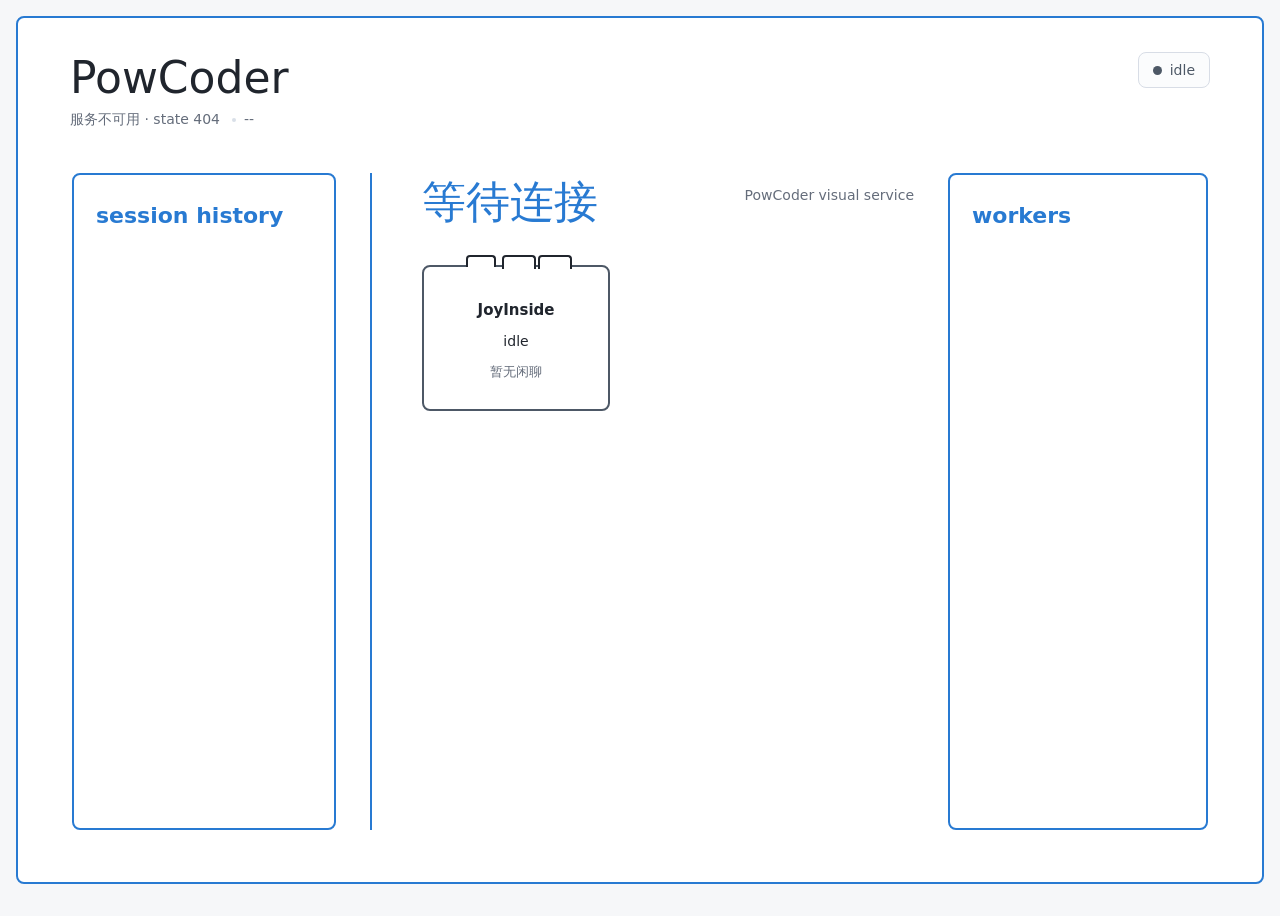
==== powcoder_dashboard/index.html @ 09b7acff "Add PowCoder visual dashboard" ====
<!doctype html>
<html lang="zh-CN">
<head>
  <meta charset="utf-8">
  <meta name="viewport" content="width=device-width, initial-scale=1">
  <title>PowCoder</title>
  <link rel="stylesheet" href="./styles.css">
</head>
<body>
  <main class="app-shell">
    <header class="topbar">
      <div>
        <h1>PowCoder</h1>
        <p class="topbar-meta">
          <span id="connectionText" role="status" aria-live="polite">离线</span>
          <span id="updatedText">--</span>
        </p>
      </div>
      <div class="mode-switch" aria-label="current mode">
        <span id="modeDot" class="mode-dot"></span>
        <span id="modeText">idle</span>
      </div>
    </header>

    <section class="workspace">
      <aside class="session-panel">
        <div class="panel-title">session history</div>
        <div id="sessionList" class="session-list"></div>
      </aside>

      <section class="stage">
        <div class="stage-head">
          <h2 id="stageTitle">等待连接</h2>
          <p id="stageSubtitle">PowCoder visual service</p>
        </div>

        <div id="proposalPanel" class="proposal-panel is-hidden">
          <div class="proposal-label">待确认</div>
          <div id="proposalText" class="proposal-text"></div>
          <div id="proposalTask" class="proposal-task"></div>
        </div>

        <div class="stage-grid">
          <article id="chatCard" class="worker-card joyinside">
            <div class="card-handle"></div>
            <div id="chatTitle" class="card-title">JoyInside</div>
            <div id="chatStatus" class="card-state">idle</div>
            <p id="chatSummary">暂无闲聊</p>
          </article>

          <div id="activeWorkers" class="active-workers"></div>
        </div>
      </section>

      <aside class="worker-panel">
        <div class="panel-title">workers</div>
        <div id="workerPool" class="worker-list"></div>
      </aside>
    </section>
  </main>
  <script type="module" src="./app.js"></script>
</body>
</html>
---- powcoder_dashboard/styles.css ----
:root {
  --ink: hsl(218 17% 15%);
  --muted: hsl(218 10% 44%);
  --line: hsl(211 68% 49%);
  --panel: hsl(0 0% 100%);
  --page: hsl(210 20% 97%);
  --blue: hsl(211 74% 47%);
  --green: hsl(145 54% 36%);
  --red: hsl(356 71% 52%);
  --orange: hsl(34 93% 45%);
  --gray: hsl(213 14% 35%);
  --soft-line: hsl(214 25% 88%);
}

* {
  box-sizing: border-box;
}

body {
  margin: 0;
  min-height: 100vh;
  color: var(--ink);
  background: var(--page);
  font-family: "Avenir Next", "PingFang SC", "Hiragino Sans GB", "Microsoft YaHei", ui-sans-serif, system-ui, sans-serif;
  text-rendering: optimizeLegibility;
}

button {
  font: inherit;
}

.app-shell {
  width: min(1580px, calc(100vw - 32px));
  min-height: calc(100vh - 32px);
  margin: 16px auto;
  border: 2px solid var(--line);
  border-radius: 8px;
  background: var(--panel);
  display: grid;
  grid-template-rows: auto 1fr;
}

.topbar {
  min-height: 112px;
  padding: 34px 52px 18px;
  display: flex;
  align-items: flex-start;
  justify-content: space-between;
  gap: 24px;
}

h1,
h2,
p {
  margin: 0;
}

h1 {
  font-size: 2.75rem;
  font-weight: 500;
  letter-spacing: 0;
}

.topbar-meta {
  margin-top: 8px;
  color: var(--muted);
  font-size: 0.875rem;
  display: flex;
  flex-wrap: wrap;
  gap: 12px;
}

.topbar-meta span + span::before {
  content: "";
  width: 4px;
  height: 4px;
  margin: 0 8px 2px 0;
  border-radius: 50%;
  background: var(--soft-line);
  display: inline-block;
}

.mode-switch {
  height: 36px;
  padding: 0 14px;
  border: 1px solid #d8dde6;
  border-radius: 8px;
  display: inline-flex;
  align-items: center;
  gap: 8px;
  color: var(--gray);
  font-size: 0.875rem;
  background: #fbfcfd;
}

.mode-dot,
.status-dot {
  width: 9px;
  height: 9px;
  border-radius: 50%;
  background: var(--gray);
  display: inline-block;
  flex: 0 0 auto;
}

.workspace {
  display: grid;
  grid-template-columns: 264px 1fr 260px;
  gap: 34px;
  padding: 26px 54px 52px;
  min-height: 620px;
}

.session-panel,
.worker-panel {
  border: 2px solid var(--line);
  border-radius: 8px;
  padding: 28px 22px;
  min-height: 560px;
  background: #fff;
}

.panel-title {
  color: var(--line);
  font-size: 1.375rem;
  line-height: 1.2;
  margin-bottom: 24px;
  font-weight: 600;
}

.session-list,
.worker-list {
  display: grid;
  gap: 12px;
}

.session-item {
  width: 100%;
  border: 1px solid #d8dde6;
  border-radius: 8px;
  min-height: 56px;
  padding: 11px 12px;
  background: #fff;
  color: var(--ink);
  text-align: left;
  display: grid;
  grid-template-columns: auto 1fr;
  gap: 10px;
  align-items: center;
  transition: border-color 180ms ease-out, background-color 180ms ease-out;
}

.session-item:focus-visible {
  outline: 3px solid hsl(211 74% 47% / 22%);
  outline-offset: 3px;
}

.session-item:hover {
  border-color: hsl(211 68% 49% / 60%);
  background: hsl(211 80% 98%);
}

.session-title {
  font-size: 0.875rem;
  line-height: 1.3;
  overflow-wrap: anywhere;
}

.session-meta {
  grid-column: 2;
  color: var(--muted);
  font-size: 0.75rem;
}

.stage {
  min-width: 0;
  border-left: 2px solid var(--line);
  padding-left: 50px;
}

.stage-head {
  display: flex;
  align-items: flex-start;
  justify-content: space-between;
  min-height: 92px;
}

.stage-head h2 {
  color: var(--line);
  font-size: 2.75rem;
  font-weight: 500;
  letter-spacing: 0;
}

.stage-head p {
  color: var(--muted);
  font-size: 0.875rem;
  margin-top: 14px;
}

.proposal-panel {
  border: 1px solid var(--orange);
  border-radius: 8px;
  padding: 14px 16px;
  margin-bottom: 22px;
  background: #fff9ed;
}

.proposal-label {
  color: var(--orange);
  font-size: 0.8125rem;
  font-weight: 700;
  margin-bottom: 6px;
}

.proposal-text {
  font-size: 0.9375rem;
  line-height: 1.45;
}

.proposal-task {
  color: var(--muted);
  margin-top: 4px;
  font-size: 0.8125rem;
}

.is-hidden {
  display: none;
}

.stage-grid {
  display: grid;
  grid-template-columns: 220px 1fr;
  align-items: start;
  gap: 54px;
  min-height: 350px;
}

.active-workers {
  display: flex;
  flex-wrap: wrap;
  gap: 28px;
  align-items: flex-start;
}

.worker-card,
.worker-chip {
  position: relative;
  border: 2px solid var(--gray);
  border-radius: 8px;
  background: #fff;
  min-height: 146px;
  padding: 34px 18px 18px;
  text-align: center;
  transition: border-color 180ms ease-out, color 180ms ease-out, transform 180ms ease-out;
}

.worker-card {
  width: 188px;
}

.worker-chip {
  min-height: 96px;
  padding-top: 22px;
  text-align: left;
}

.worker-card:hover,
.worker-chip:hover {
  transform: translateY(-1px);
}

.card-handle,
.worker-card::before,
.worker-card::after {
  content: "";
  position: absolute;
  top: -12px;
  width: 30px;
  height: 12px;
  border: 2px solid currentColor;
  border-bottom: 0;
  border-radius: 4px 4px 0 0;
  background: #fff;
}

.card-handle {
  left: 42px;
}

.worker-card::before {
  left: 78px;
}

.worker-card::after {
  left: 114px;
}

.card-title,
.chip-title {
  font-size: 0.9375rem;
  font-weight: 700;
  color: currentColor;
  overflow-wrap: anywhere;
}

.card-state,
.chip-state {
  margin-top: 14px;
  font-size: 0.875rem;
  color: currentColor;
}

.worker-card p,
.worker-chip p {
  color: var(--muted);
  margin-top: 14px;
  font-size: 0.8125rem;
  line-height: 1.4;
  overflow-wrap: anywhere;
}

.status-idle {
  color: var(--gray);
  border-color: var(--gray);
}

.status-pending,
.status-accepted {
  color: var(--orange);
  border-color: var(--orange);
}

.status-running,
.status-serving {
  color: var(--blue);
  border-color: var(--blue);
}

.status-success {
  color: var(--green);
  border-color: var(--green);
}

.status-failed {
  color: var(--red);
  border-color: var(--red);
}

.status-rejected,
.status-canceled,
.status-offline {
  color: var(--gray);
  border-color: #adb5bd;
}

@media (max-width: 1100px) {
  .workspace {
    grid-template-columns: 220px 1fr;
  }

  .worker-panel {
    display: none;
  }
}

@media (max-width: 820px) {
  .app-shell {
    width: 100vw;
    min-height: 100vh;
    margin: 0;
    border-radius: 0;
  }

  .topbar {
    padding: 24px;
  }

  h1,
  .stage-head h2 {
    font-size: 2.125rem;
  }

  .workspace {
    grid-template-columns: 1fr;
    padding: 20px 24px 34px;
  }

  .stage {
    border-left: 0;
    padding-left: 0;
  }

  .session-panel {
    min-height: auto;
  }

  .stage-grid {
    grid-template-columns: 1fr;
  }
}

@media (prefers-reduced-motion: reduce) {
  *,
  *::before,
  *::after {
    transition-duration: 0.01ms !important;
    animation-duration: 0.01ms !important;
    animation-iteration-count: 1 !important;
    scroll-behavior: auto !important;
  }
}
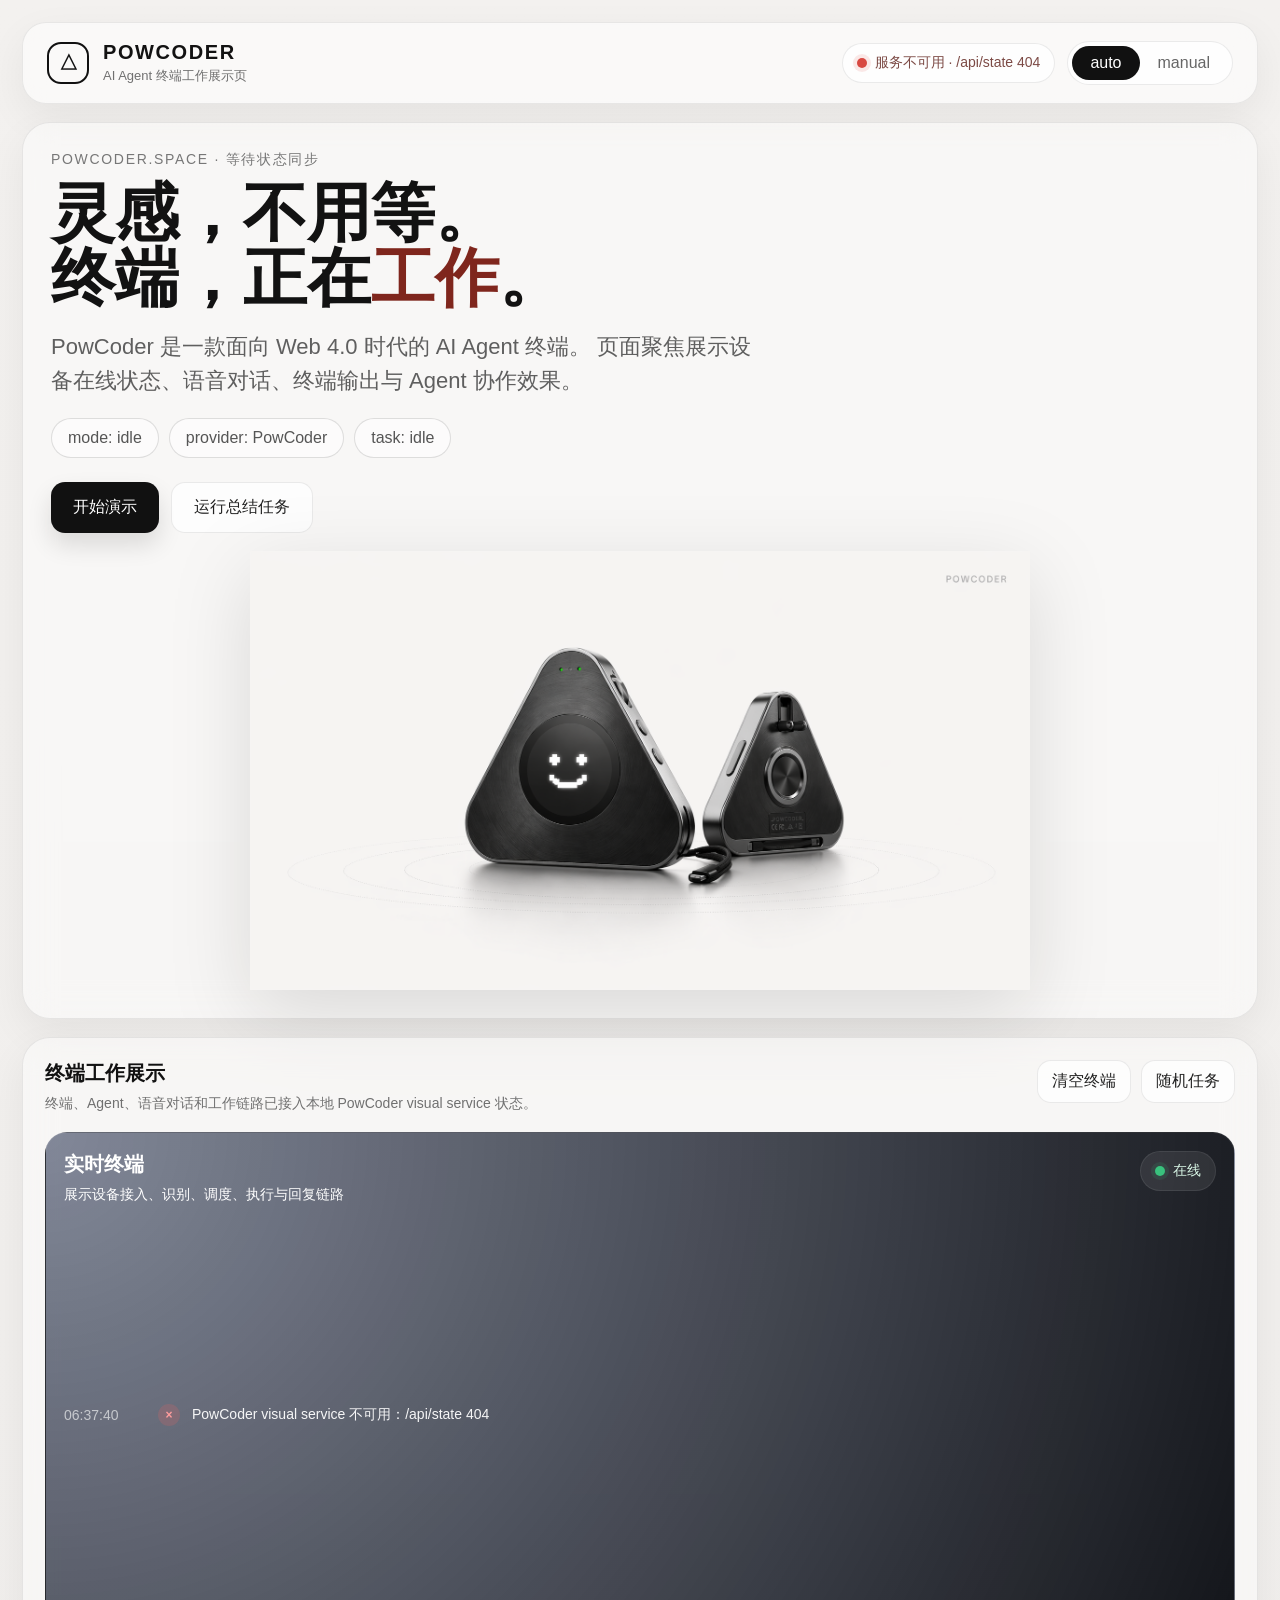
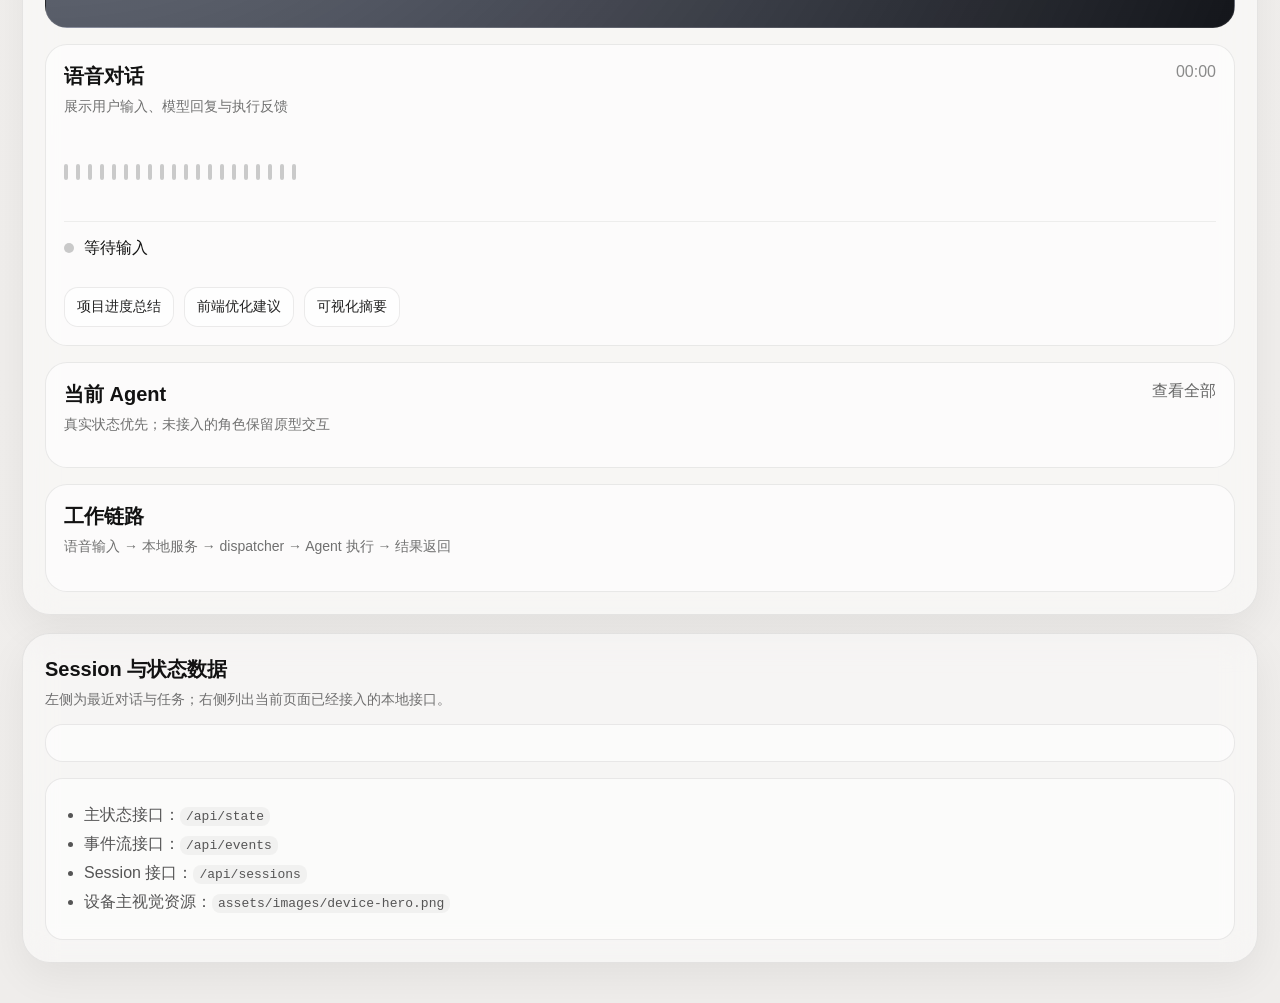
==== commit 6c10a948: "Rebuild PowCoder visual dashboard from prototype" ====
--- a/powcoder_dashboard/index.html
+++ b/powcoder_dashboard/index.html
@@ -1,63 +1,159 @@
-<!doctype html>
+<!DOCTYPE html>
 <html lang="zh-CN">
 <head>
-  <meta charset="utf-8">
-  <meta name="viewport" content="width=device-width, initial-scale=1">
-  <title>PowCoder</title>
+  <meta charset="UTF-8">
+  <meta name="viewport" content="width=device-width, initial-scale=1.0">
+  <title>PowCoder · 终端工作展示页</title>
   <link rel="stylesheet" href="./styles.css">
 </head>
 <body>
-  <main class="app-shell">
+  <div class="page-shell">
     <header class="topbar">
-      <div>
-        <h1>PowCoder</h1>
-        <p class="topbar-meta">
+      <div class="brand-block">
+        <div class="brand-mark" aria-hidden="true">△</div>
+        <div>
+          <div class="brand-name">POWCODER</div>
+          <div class="brand-sub">AI Agent 终端工作展示页</div>
+        </div>
+      </div>
+      <div class="topbar-right">
+        <div id="connectionPill" class="status-pill offline">
+          <span class="dot"></span>
           <span id="connectionText" role="status" aria-live="polite">离线</span>
-          <span id="updatedText">--</span>
-        </p>
-      </div>
-      <div class="mode-switch" aria-label="current mode">
-        <span id="modeDot" class="mode-dot"></span>
-        <span id="modeText">idle</span>
+        </div>
+        <div class="mode-toggle" role="tablist" aria-label="mode toggle">
+          <button id="autoModeBtn" class="mode-btn active" type="button" data-mode-view="auto">auto</button>
+          <button id="manualModeBtn" class="mode-btn" type="button" data-mode-view="manual">manual</button>
+        </div>
       </div>
     </header>
 
-    <section class="workspace">
-      <aside class="session-panel">
-        <div class="panel-title">session history</div>
-        <div id="sessionList" class="session-list"></div>
-      </aside>
-
-      <section class="stage">
-        <div class="stage-head">
-          <h2 id="stageTitle">等待连接</h2>
-          <p id="stageSubtitle">PowCoder visual service</p>
+    <main>
+      <section class="hero-section panel soft-panel">
+        <div class="hero-copy">
+          <div class="eyebrow">powcoder.space · <span id="updatedText">等待状态同步</span></div>
+          <h1>灵感，不用等。<br>终端，正在<strong>工作</strong>。</h1>
+          <p id="heroDesc" class="hero-desc">
+            PowCoder 是一款面向 Web 4.0 时代的 AI Agent 终端。
+            页面聚焦展示设备在线状态、语音对话、终端输出与 Agent 协作效果。
+          </p>
+          <div class="tag-row" aria-label="runtime tags">
+            <span id="modeTag" class="tag">mode: idle</span>
+            <span id="providerTag" class="tag">provider: PowCoder</span>
+            <span id="taskTag" class="tag">task: idle</span>
+          </div>
+          <div class="hero-actions">
+            <button id="startDemoBtn" class="primary-btn" type="button">开始演示</button>
+            <button id="runSummaryBtn" class="ghost-btn" type="button">运行总结任务</button>
+          </div>
         </div>
-
-        <div id="proposalPanel" class="proposal-panel is-hidden">
-          <div class="proposal-label">待确认</div>
-          <div id="proposalText" class="proposal-text"></div>
-          <div id="proposalTask" class="proposal-task"></div>
-        </div>
-
-        <div class="stage-grid">
-          <article id="chatCard" class="worker-card joyinside">
-            <div class="card-handle"></div>
-            <div id="chatTitle" class="card-title">JoyInside</div>
-            <div id="chatStatus" class="card-state">idle</div>
-            <p id="chatSummary">暂无闲聊</p>
-          </article>
-
-          <div id="activeWorkers" class="active-workers"></div>
+        <div class="hero-device-wrap">
+          <img src="./assets/images/device-hero.png" alt="PowCoder 设备" class="hero-device">
         </div>
       </section>
 
-      <aside class="worker-panel">
-        <div class="panel-title">workers</div>
-        <div id="workerPool" class="worker-list"></div>
-      </aside>
-    </section>
-  </main>
+      <section class="workspace-grid panel soft-panel">
+        <div class="section-head three-col-head">
+          <div>
+            <h2>终端工作展示</h2>
+            <p>终端、Agent、语音对话和工作链路已接入本地 PowCoder visual service 状态。</p>
+          </div>
+          <div class="quick-actions">
+            <button class="small-btn" id="clearLogBtn" type="button">清空终端</button>
+            <button class="small-btn" id="randomTaskBtn" type="button">随机任务</button>
+          </div>
+        </div>
+
+        <div class="grid-3">
+          <section class="card terminal-card dark-card">
+            <div class="card-header">
+              <div>
+                <div class="card-title light">实时终端</div>
+                <div class="card-sub light">展示设备接入、识别、调度、执行与回复链路</div>
+              </div>
+              <div id="terminalStatus" class="status-pill subtle-dark"><span class="dot"></span>在线</div>
+            </div>
+            <div id="terminalLog" class="terminal-log" aria-live="polite"></div>
+          </section>
+
+          <section id="voiceCard" class="card voice-card">
+            <div class="card-header">
+              <div>
+                <div class="card-title">语音对话</div>
+                <div class="card-sub">展示用户输入、模型回复与执行反馈</div>
+              </div>
+              <div class="timer" id="voiceTimer">00:00</div>
+            </div>
+            <div class="wave-wrap" aria-hidden="true">
+              <div class="wave-bars">
+                <span></span><span></span><span></span><span></span><span></span>
+                <span></span><span></span><span></span><span></span><span></span>
+                <span></span><span></span><span></span><span></span><span></span>
+                <span></span><span></span><span></span><span></span><span></span>
+              </div>
+            </div>
+            <div class="voice-status">
+              <span class="record-dot"></span>
+              <span id="voiceStatusText">等待输入</span>
+            </div>
+            <div id="proposalPanel" class="proposal-strip is-hidden">
+              <div class="proposal-label">待确认</div>
+              <div id="proposalText" class="proposal-text"></div>
+              <div id="proposalTask" class="proposal-task"></div>
+            </div>
+            <div id="chatList" class="chat-list"></div>
+            <div class="preset-row">
+              <button class="preset-btn" type="button" data-command="帮我总结今天的项目进度">项目进度总结</button>
+              <button class="preset-btn" type="button" data-command="生成一份前端页面优化建议">前端优化建议</button>
+              <button class="preset-btn" type="button" data-command="切换到 Visual Service 并生成可视化摘要">可视化摘要</button>
+            </div>
+          </section>
+
+          <section class="card agents-card">
+            <div class="card-header">
+              <div>
+                <div class="card-title">当前 Agent</div>
+                <div class="card-sub">真实状态优先；未接入的角色保留原型交互</div>
+              </div>
+              <button id="focusActiveAgentBtn" class="link-btn" type="button">查看全部</button>
+            </div>
+            <div id="agentGrid" class="agent-grid"></div>
+          </section>
+        </div>
+
+        <section class="workflow card workflow-card">
+          <div class="card-header">
+            <div>
+              <div class="card-title">工作链路</div>
+              <div class="card-sub">语音输入 → 本地服务 → dispatcher → Agent 执行 → 结果返回</div>
+            </div>
+          </div>
+          <div id="workflowSteps" class="workflow-steps"></div>
+        </section>
+      </section>
+
+      <section class="resource-section panel soft-panel">
+        <div class="section-head">
+          <div>
+            <h2>Session 与状态数据</h2>
+            <p>左侧为最近对话与任务；右侧列出当前页面已经接入的本地接口。</p>
+          </div>
+        </div>
+        <div class="resource-grid">
+          <div id="sessionList" class="session-list"></div>
+          <div class="resource-box">
+            <ul>
+              <li>主状态接口：<code>/api/state</code></li>
+              <li>事件流接口：<code>/api/events</code></li>
+              <li>Session 接口：<code>/api/sessions</code></li>
+              <li>设备主视觉资源：<code>assets/images/device-hero.png</code></li>
+            </ul>
+          </div>
+        </div>
+      </section>
+    </main>
+  </div>
+
   <script type="module" src="./app.js"></script>
 </body>
 </html>
--- a/powcoder_dashboard/styles.css
+++ b/powcoder_dashboard/styles.css
@@ -1,412 +1,917 @@
 :root {
-  --ink: hsl(218 17% 15%);
-  --muted: hsl(218 10% 44%);
-  --line: hsl(211 68% 49%);
-  --panel: hsl(0 0% 100%);
-  --page: hsl(210 20% 97%);
-  --blue: hsl(211 74% 47%);
-  --green: hsl(145 54% 36%);
-  --red: hsl(356 71% 52%);
-  --orange: hsl(34 93% 45%);
-  --gray: hsl(213 14% 35%);
-  --soft-line: hsl(214 25% 88%);
+  --bg: #f4f2f0;
+  --panel: rgba(255, 255, 255, 0.68);
+  --panel-border: rgba(20, 20, 20, 0.08);
+  --text: #121212;
+  --muted: #707070;
+  --soft: #f7f7f7;
+  --accent: #7f261d;
+  --green: #29a56c;
+  --blue: #4b77ff;
+  --purple: #7966ff;
+  --red: #d84942;
+  --amber: #c98520;
+  --shadow: 0 14px 40px rgba(21, 21, 21, 0.06);
+  --radius-xl: 28px;
+  --radius-lg: 22px;
+  --radius-md: 18px;
 }
 
 * {
   box-sizing: border-box;
 }
 
+html,
 body {
   margin: 0;
+  padding: 0;
+}
+
+body {
   min-height: 100vh;
-  color: var(--ink);
-  background: var(--page);
-  font-family: "Avenir Next", "PingFang SC", "Hiragino Sans GB", "Microsoft YaHei", ui-sans-serif, system-ui, sans-serif;
+  font-family: -apple-system, BlinkMacSystemFont, "SF Pro Display", "PingFang SC", "Segoe UI", sans-serif;
+  background: linear-gradient(180deg, #f3f1ef 0%, #efedeb 100%);
+  color: var(--text);
   text-rendering: optimizeLegibility;
 }
 
 button {
   font: inherit;
-}
-
-.app-shell {
-  width: min(1580px, calc(100vw - 32px));
-  min-height: calc(100vh - 32px);
-  margin: 16px auto;
-  border: 2px solid var(--line);
-  border-radius: 8px;
-  background: var(--panel);
-  display: grid;
-  grid-template-rows: auto 1fr;
+  cursor: pointer;
+}
+
+button:focus-visible {
+  outline: 3px solid rgba(75, 119, 255, 0.25);
+  outline-offset: 3px;
+}
+
+.page-shell {
+  max-width: 1680px;
+  margin: 0 auto;
+  padding: 22px;
+}
+
+.panel {
+  margin-bottom: 18px;
+}
+
+.soft-panel {
+  background: rgba(255, 255, 255, 0.45);
+  backdrop-filter: blur(16px);
+  border: 1px solid var(--panel-border);
+  box-shadow: var(--shadow);
+  border-radius: var(--radius-xl);
 }
 
 .topbar {
-  min-height: 112px;
-  padding: 34px 52px 18px;
+  display: flex;
+  align-items: center;
+  justify-content: space-between;
+  gap: 18px;
+  padding: 18px 24px;
+  background: rgba(255, 255, 255, 0.55);
+  backdrop-filter: blur(10px);
+  border: 1px solid var(--panel-border);
+  border-radius: 24px;
+  box-shadow: var(--shadow);
+  margin-bottom: 18px;
+}
+
+.brand-block {
+  display: flex;
+  align-items: center;
+  gap: 14px;
+  min-width: 0;
+}
+
+.brand-mark {
+  width: 42px;
+  height: 42px;
+  border: 2px solid #111;
+  border-radius: 14px;
+  display: grid;
+  place-items: center;
+  font-weight: 800;
+  font-size: 19px;
+  flex: 0 0 auto;
+}
+
+.brand-name {
+  font-size: 20px;
+  font-weight: 800;
+  letter-spacing: 0.08em;
+}
+
+.brand-sub {
+  color: var(--muted);
+  font-size: 13px;
+  margin-top: 3px;
+}
+
+.topbar-right {
+  display: flex;
+  align-items: center;
+  gap: 12px;
+  flex-wrap: wrap;
+  justify-content: flex-end;
+}
+
+.status-pill {
+  display: inline-flex;
+  align-items: center;
+  gap: 8px;
+  border-radius: 999px;
+  padding: 10px 14px;
+  border: 1px solid rgba(0, 0, 0, 0.08);
+  font-size: 14px;
+  color: #2b2b2b;
+  background: rgba(255, 255, 255, 0.8);
+  white-space: nowrap;
+}
+
+.status-pill.online {
+  color: #24553e;
+}
+
+.status-pill.offline {
+  color: #7c4a45;
+}
+
+.status-pill.working {
+  color: #273f83;
+}
+
+.status-pill .dot,
+.record-dot {
+  width: 10px;
+  height: 10px;
+  border-radius: 999px;
+  background: #39c27d;
+  display: inline-block;
+  box-shadow: 0 0 0 4px rgba(57, 194, 125, 0.13);
+}
+
+.status-pill.offline .dot {
+  background: var(--red);
+  box-shadow: 0 0 0 4px rgba(216, 73, 66, 0.12);
+}
+
+.status-pill.working .dot {
+  background: var(--blue);
+  box-shadow: 0 0 0 4px rgba(75, 119, 255, 0.13);
+}
+
+.status-pill.subtle-dark {
+  background: rgba(255, 255, 255, 0.08);
+  color: #d9f7e6;
+  border-color: rgba(255, 255, 255, 0.08);
+}
+
+.mode-toggle {
+  display: inline-flex;
+  padding: 4px;
+  background: rgba(255, 255, 255, 0.82);
+  border-radius: 999px;
+  border: 1px solid rgba(0, 0, 0, 0.08);
+}
+
+.mode-btn {
+  padding: 8px 18px;
+  border: 0;
+  background: transparent;
+  color: #666;
+  border-radius: 999px;
+  transition: background 0.18s ease, color 0.18s ease;
+}
+
+.mode-btn.active {
+  background: #111;
+  color: #fff;
+}
+
+.hero-section {
+  display: grid;
+  grid-template-columns: 1.02fr 1fr;
+  gap: 18px;
+  padding: 28px;
+  align-items: center;
+  min-height: 430px;
+}
+
+.eyebrow {
+  font-size: 14px;
+  letter-spacing: 0.12em;
+  color: #777;
+  text-transform: uppercase;
+  margin-bottom: 12px;
+}
+
+.hero-copy h1 {
+  font-size: clamp(40px, 5vw, 76px);
+  line-height: 1.02;
+  letter-spacing: 0;
+  margin: 0 0 18px;
+}
+
+.hero-copy h1 strong {
+  color: var(--accent);
+  font-weight: 800;
+}
+
+.hero-desc {
+  font-size: 22px;
+  line-height: 1.55;
+  color: #5f5f5f;
+  max-width: 720px;
+  margin: 0 0 20px;
+}
+
+.tag-row {
+  display: flex;
+  flex-wrap: wrap;
+  gap: 10px;
+  margin-bottom: 24px;
+}
+
+.tag {
+  border: 1px solid rgba(0, 0, 0, 0.12);
+  border-radius: 999px;
+  padding: 10px 16px;
+  color: #555;
+  background: rgba(255, 255, 255, 0.5);
+}
+
+.hero-actions {
+  display: flex;
+  gap: 12px;
+  flex-wrap: wrap;
+}
+
+.primary-btn,
+.ghost-btn,
+.small-btn,
+.preset-btn,
+.link-btn {
+  border-radius: 14px;
+  transition: transform 0.18s ease, box-shadow 0.18s ease, background 0.18s ease;
+}
+
+.primary-btn {
+  background: #111;
+  color: #fff;
+  border: 0;
+  padding: 14px 22px;
+  box-shadow: 0 12px 24px rgba(0, 0, 0, 0.12);
+}
+
+.primary-btn:hover,
+.ghost-btn:hover,
+.small-btn:hover,
+.preset-btn:hover {
+  transform: translateY(-1px);
+}
+
+.ghost-btn,
+.small-btn,
+.preset-btn {
+  background: rgba(255, 255, 255, 0.72);
+  border: 1px solid rgba(0, 0, 0, 0.08);
+  color: #222;
+}
+
+.ghost-btn {
+  padding: 14px 22px;
+}
+
+.small-btn {
+  padding: 10px 14px;
+}
+
+.preset-btn {
+  padding: 10px 12px;
+  font-size: 14px;
+}
+
+.link-btn {
+  background: transparent;
+  border: 0;
+  padding: 0;
+  color: #666;
+  white-space: nowrap;
+}
+
+.hero-device-wrap {
+  position: relative;
+  height: 100%;
+  display: flex;
+  align-items: center;
+  justify-content: center;
+}
+
+.hero-device {
+  width: min(100%, 780px);
+  object-fit: contain;
+  filter: drop-shadow(0 22px 40px rgba(0, 0, 0, 0.12));
+}
+
+.workspace-grid {
+  padding: 22px;
+}
+
+.section-head,
+.card-header,
+.three-col-head {
   display: flex;
   align-items: flex-start;
   justify-content: space-between;
-  gap: 24px;
-}
-
-h1,
-h2,
-p {
+  gap: 16px;
+}
+
+.section-head h2,
+.card-title {
   margin: 0;
-}
-
-h1 {
-  font-size: 2.75rem;
-  font-weight: 500;
-  letter-spacing: 0;
-}
-
-.topbar-meta {
-  margin-top: 8px;
+  font-size: 20px;
+  font-weight: 700;
+}
+
+.section-head p,
+.card-sub {
+  margin: 6px 0 0;
   color: var(--muted);
-  font-size: 0.875rem;
+  font-size: 14px;
+  line-height: 1.5;
+}
+
+.quick-actions {
   display: flex;
   flex-wrap: wrap;
+  gap: 10px;
+}
+
+.card {
+  border: 1px solid rgba(0, 0, 0, 0.08);
+  border-radius: 22px;
+  padding: 18px;
+  background: rgba(255, 255, 255, 0.6);
+  min-height: 100%;
+}
+
+.dark-card {
+  background: radial-gradient(circle at top left, rgba(33, 45, 76, 0.55), rgba(15, 17, 22, 0.98));
+  color: white;
+  border-color: rgba(255, 255, 255, 0.08);
+}
+
+.card-title.light,
+.card-sub.light {
+  color: white;
+}
+
+.grid-3 {
+  margin-top: 18px;
+  display: grid;
+  grid-template-columns: 1.2fr 0.9fr 1.15fr;
+  gap: 16px;
+  align-items: stretch;
+}
+
+.terminal-log {
+  margin-top: 16px;
+  display: grid;
+  gap: 10px;
+  min-height: 388px;
+  max-height: 388px;
+  overflow: auto;
+  padding-right: 4px;
+}
+
+.terminal-line {
+  display: grid;
+  grid-template-columns: 82px 22px 1fr;
   gap: 12px;
-}
-
-.topbar-meta span + span::before {
-  content: "";
+  align-items: center;
+  font-size: 14px;
+  color: rgba(255, 255, 255, 0.94);
+}
+
+.terminal-time {
+  color: rgba(255, 255, 255, 0.62);
+  font-variant-numeric: tabular-nums;
+}
+
+.terminal-icon {
+  width: 22px;
+  height: 22px;
+  display: grid;
+  place-items: center;
+  border-radius: 50%;
+  font-size: 12px;
+  font-weight: 700;
+}
+
+.icon-green {
+  background: rgba(91, 231, 153, 0.18);
+  color: #81f0b2;
+}
+
+.icon-blue {
+  background: rgba(84, 157, 255, 0.18);
+  color: #7eb0ff;
+}
+
+.icon-purple {
+  background: rgba(144, 120, 255, 0.18);
+  color: #baabff;
+}
+
+.icon-lime {
+  background: rgba(144, 213, 72, 0.16);
+  color: #b2f068;
+}
+
+.icon-red {
+  background: rgba(255, 92, 92, 0.18);
+  color: #ff9d9d;
+}
+
+.icon-amber {
+  background: rgba(255, 188, 84, 0.18);
+  color: #ffd18c;
+}
+
+.voice-card {
+  display: flex;
+  flex-direction: column;
+}
+
+.wave-wrap {
+  padding: 18px 0 12px;
+  border-bottom: 1px solid rgba(0, 0, 0, 0.06);
+  margin-bottom: 12px;
+}
+
+.wave-bars {
+  display: flex;
+  align-items: center;
+  gap: 8px;
+  min-height: 74px;
+}
+
+.wave-bars span {
   width: 4px;
-  height: 4px;
-  margin: 0 8px 2px 0;
-  border-radius: 50%;
-  background: var(--soft-line);
-  display: inline-block;
-}
-
-.mode-switch {
-  height: 36px;
-  padding: 0 14px;
-  border: 1px solid #d8dde6;
-  border-radius: 8px;
-  display: inline-flex;
-  align-items: center;
-  gap: 8px;
-  color: var(--gray);
-  font-size: 0.875rem;
-  background: #fbfcfd;
-}
-
-.mode-dot,
-.status-dot {
-  width: 9px;
-  height: 9px;
-  border-radius: 50%;
-  background: var(--gray);
-  display: inline-block;
-  flex: 0 0 auto;
-}
-
-.workspace {
-  display: grid;
-  grid-template-columns: 264px 1fr 260px;
-  gap: 34px;
-  padding: 26px 54px 52px;
-  min-height: 620px;
-}
-
-.session-panel,
-.worker-panel {
-  border: 2px solid var(--line);
-  border-radius: 8px;
-  padding: 28px 22px;
-  min-height: 560px;
-  background: #fff;
-}
-
-.panel-title {
-  color: var(--line);
-  font-size: 1.375rem;
-  line-height: 1.2;
-  margin-bottom: 24px;
-  font-weight: 600;
-}
-
-.session-list,
-.worker-list {
-  display: grid;
-  gap: 12px;
-}
-
-.session-item {
-  width: 100%;
-  border: 1px solid #d8dde6;
-  border-radius: 8px;
-  min-height: 56px;
-  padding: 11px 12px;
-  background: #fff;
-  color: var(--ink);
-  text-align: left;
-  display: grid;
-  grid-template-columns: auto 1fr;
+  background: #cacaca;
+  border-radius: 999px;
+  height: 16px;
+  animation: wave 1.4s ease-in-out infinite;
+  animation-play-state: paused;
+}
+
+.voice-card.is-speaking .wave-bars span {
+  animation-play-state: running;
+  background: #111;
+}
+
+.wave-bars span:nth-child(4n) {
+  animation-duration: 1.8s;
+}
+
+.wave-bars span:nth-child(3n) {
+  animation-duration: 1.1s;
+}
+
+.wave-bars span:nth-child(2n) {
+  animation-duration: 1.5s;
+}
+
+@keyframes wave {
+  0%,
+  100% {
+    height: 16px;
+    opacity: 0.55;
+  }
+  50% {
+    height: 56px;
+    opacity: 1;
+  }
+}
+
+.voice-status {
+  display: flex;
+  align-items: center;
   gap: 10px;
-  align-items: center;
-  transition: border-color 180ms ease-out, background-color 180ms ease-out;
-}
-
-.session-item:focus-visible {
-  outline: 3px solid hsl(211 74% 47% / 22%);
-  outline-offset: 3px;
-}
-
-.session-item:hover {
-  border-color: hsl(211 68% 49% / 60%);
-  background: hsl(211 80% 98%);
-}
-
-.session-title {
-  font-size: 0.875rem;
-  line-height: 1.3;
-  overflow-wrap: anywhere;
-}
-
-.session-meta {
-  grid-column: 2;
-  color: var(--muted);
-  font-size: 0.75rem;
-}
-
-.stage {
-  min-width: 0;
-  border-left: 2px solid var(--line);
-  padding-left: 50px;
-}
-
-.stage-head {
-  display: flex;
-  align-items: flex-start;
-  justify-content: space-between;
-  min-height: 92px;
-}
-
-.stage-head h2 {
-  color: var(--line);
-  font-size: 2.75rem;
-  font-weight: 500;
-  letter-spacing: 0;
-}
-
-.stage-head p {
-  color: var(--muted);
-  font-size: 0.875rem;
-  margin-top: 14px;
-}
-
-.proposal-panel {
-  border: 1px solid var(--orange);
-  border-radius: 8px;
-  padding: 14px 16px;
-  margin-bottom: 22px;
-  background: #fff9ed;
+  font-size: 16px;
+  margin: 4px 0 14px;
+}
+
+.record-dot {
+  background: #c9c9c9;
+  box-shadow: none;
+}
+
+.voice-card.is-speaking .record-dot {
+  background: #e74b47;
+}
+
+.timer {
+  color: #8a8a8a;
+  font-size: 16px;
+  font-variant-numeric: tabular-nums;
+}
+
+.proposal-strip {
+  border: 1px solid rgba(201, 133, 32, 0.28);
+  border-radius: 18px;
+  padding: 12px 14px;
+  margin-bottom: 12px;
+  background: rgba(255, 248, 236, 0.86);
 }
 
 .proposal-label {
-  color: var(--orange);
-  font-size: 0.8125rem;
+  color: var(--amber);
+  font-size: 13px;
   font-weight: 700;
-  margin-bottom: 6px;
+  margin-bottom: 5px;
 }
 
 .proposal-text {
-  font-size: 0.9375rem;
+  font-size: 15px;
   line-height: 1.45;
 }
 
 .proposal-task {
   color: var(--muted);
   margin-top: 4px;
-  font-size: 0.8125rem;
+  font-size: 13px;
 }
 
 .is-hidden {
   display: none;
 }
 
-.stage-grid {
-  display: grid;
-  grid-template-columns: 220px 1fr;
+.chat-list {
+  display: grid;
+  gap: 12px;
+  margin-bottom: 14px;
+}
+
+.chat-item {
+  display: flex;
+  gap: 12px;
+  align-items: center;
+  background: rgba(247, 247, 247, 0.9);
+  border-radius: 22px;
+  padding: 12px 14px;
+}
+
+.chat-avatar {
+  width: 48px;
+  height: 48px;
+  border-radius: 50%;
+  background: #efefef;
+  display: grid;
+  place-items: center;
+  font-size: 24px;
+  flex: 0 0 48px;
+}
+
+.chat-avatar.agent {
+  background: #111;
+  color: #fff;
+}
+
+.chat-text {
+  flex: 1;
+  font-size: 16px;
+  line-height: 1.45;
+  overflow-wrap: anywhere;
+}
+
+.chat-typing {
+  color: #bbb;
+  letter-spacing: 4px;
+  font-size: 24px;
+}
+
+.preset-row {
+  display: flex;
+  flex-wrap: wrap;
+  gap: 10px;
+  margin-top: auto;
+}
+
+.agent-grid {
+  margin-top: 14px;
+  display: grid;
+  grid-template-columns: repeat(2, minmax(0, 1fr));
+  gap: 12px;
+}
+
+.agent-card {
+  border: 1px solid rgba(0, 0, 0, 0.09);
+  border-radius: 20px;
+  padding: 18px;
+  background: rgba(255, 255, 255, 0.7);
+  transition: transform 0.15s ease, border-color 0.15s ease, box-shadow 0.15s ease;
+  text-align: left;
+  min-height: 160px;
+}
+
+.agent-card:hover {
+  transform: translateY(-2px);
+  box-shadow: 0 10px 24px rgba(0, 0, 0, 0.06);
+}
+
+.agent-card.active {
+  border-color: rgba(41, 165, 108, 0.45);
+  box-shadow: inset 0 0 0 1px rgba(41, 165, 108, 0.28);
+}
+
+.agent-card.failed {
+  border-color: rgba(216, 73, 66, 0.35);
+  box-shadow: inset 0 0 0 1px rgba(216, 73, 66, 0.18);
+}
+
+.agent-card-head {
+  display: flex;
+  align-items: center;
+  gap: 12px;
+  margin-bottom: 12px;
+}
+
+.agent-icon {
+  width: 58px;
+  height: 58px;
+  border-radius: 18px;
+  display: grid;
+  place-items: center;
+  color: white;
+  font-size: 30px;
+  font-weight: 700;
+  flex: 0 0 auto;
+}
+
+.agent-meta h3 {
+  margin: 0;
+  font-size: 18px;
+}
+
+.agent-chip {
+  display: inline-block;
+  margin-top: 8px;
+  padding: 6px 14px;
+  border-radius: 999px;
+  font-size: 13px;
+  background: #ececec;
+  color: #666;
+}
+
+.agent-card.active .agent-chip {
+  background: rgba(41, 165, 108, 0.12);
+  color: #1d7e53;
+}
+
+.agent-card.failed .agent-chip {
+  background: rgba(216, 73, 66, 0.12);
+  color: #9c312c;
+}
+
+.agent-desc {
+  color: #666;
+  font-size: 14px;
+  line-height: 1.5;
+  overflow-wrap: anywhere;
+}
+
+.workflow-card {
+  margin-top: 16px;
+}
+
+.workflow-steps {
+  margin-top: 16px;
+  display: grid;
+  grid-template-columns: repeat(5, 1fr);
+  gap: 18px;
+  align-items: center;
+}
+
+.workflow-step {
+  display: flex;
+  align-items: center;
+  gap: 14px;
+  position: relative;
+}
+
+.workflow-step:not(:last-child)::after {
+  content: "→";
+  position: absolute;
+  right: -16px;
+  top: 50%;
+  transform: translateY(-50%);
+  color: #888;
+  font-size: 24px;
+}
+
+.step-icon {
+  width: 58px;
+  height: 58px;
+  border-radius: 50%;
+  background: rgba(255, 255, 255, 0.85);
+  border: 1px solid rgba(0, 0, 0, 0.08);
+  display: grid;
+  place-items: center;
+  font-size: 26px;
+  flex: 0 0 auto;
+}
+
+.workflow-step.active .step-icon {
+  background: #111;
+  color: #fff;
+}
+
+.workflow-step.done .step-icon {
+  background: rgba(41, 165, 108, 0.12);
+  color: #1d7e53;
+  border-color: rgba(41, 165, 108, 0.2);
+}
+
+.workflow-step.failed .step-icon {
+  background: rgba(216, 73, 66, 0.12);
+  color: #9c312c;
+  border-color: rgba(216, 73, 66, 0.2);
+}
+
+.step-title {
+  font-size: 16px;
+  font-weight: 600;
+}
+
+.step-desc {
+  font-size: 13px;
+  color: #777;
+  margin-top: 4px;
+  line-height: 1.35;
+}
+
+.resource-section {
+  padding: 22px;
+}
+
+.resource-grid {
+  margin-top: 14px;
+  display: grid;
+  grid-template-columns: 1.15fr 0.85fr;
+  gap: 16px;
   align-items: start;
-  gap: 54px;
-  min-height: 350px;
-}
-
-.active-workers {
-  display: flex;
-  flex-wrap: wrap;
-  gap: 28px;
-  align-items: flex-start;
-}
-
-.worker-card,
-.worker-chip {
-  position: relative;
-  border: 2px solid var(--gray);
+}
+
+.resource-box,
+.session-list {
+  background: rgba(255, 255, 255, 0.56);
+  border: 1px solid rgba(0, 0, 0, 0.08);
+  border-radius: 18px;
+  padding: 18px;
+}
+
+.resource-box ul {
+  margin: 0;
+  padding-left: 20px;
+}
+
+.resource-box li {
+  margin: 8px 0;
+  color: #555;
+}
+
+code {
+  background: rgba(0, 0, 0, 0.04);
+  padding: 2px 6px;
   border-radius: 8px;
-  background: #fff;
-  min-height: 146px;
-  padding: 34px 18px 18px;
-  text-align: center;
-  transition: border-color 180ms ease-out, color 180ms ease-out, transform 180ms ease-out;
-}
-
-.worker-card {
-  width: 188px;
-}
-
-.worker-chip {
-  min-height: 96px;
-  padding-top: 22px;
-  text-align: left;
-}
-
-.worker-card:hover,
-.worker-chip:hover {
-  transform: translateY(-1px);
-}
-
-.card-handle,
-.worker-card::before,
-.worker-card::after {
-  content: "";
-  position: absolute;
-  top: -12px;
-  width: 30px;
-  height: 12px;
-  border: 2px solid currentColor;
-  border-bottom: 0;
-  border-radius: 4px 4px 0 0;
-  background: #fff;
-}
-
-.card-handle {
-  left: 42px;
-}
-
-.worker-card::before {
-  left: 78px;
-}
-
-.worker-card::after {
-  left: 114px;
-}
-
-.card-title,
-.chip-title {
-  font-size: 0.9375rem;
-  font-weight: 700;
-  color: currentColor;
+}
+
+.session-list {
+  display: grid;
+  gap: 10px;
+}
+
+.session-item {
+  display: grid;
+  grid-template-columns: auto 1fr auto;
+  gap: 10px;
+  align-items: center;
+  min-height: 54px;
+  padding: 10px 12px;
+  border-radius: 14px;
+  background: rgba(255, 255, 255, 0.65);
+  border: 1px solid rgba(0, 0, 0, 0.06);
+}
+
+.session-dot {
+  width: 10px;
+  height: 10px;
+  border-radius: 50%;
+  background: #999;
+}
+
+.session-dot.success,
+.session-dot.idle,
+.session-dot.connected {
+  background: var(--green);
+}
+
+.session-dot.running,
+.session-dot.serving,
+.session-dot.pending,
+.session-dot.accepted {
+  background: var(--blue);
+}
+
+.session-dot.failed,
+.session-dot.rejected,
+.session-dot.offline {
+  background: var(--red);
+}
+
+.session-title {
+  font-size: 14px;
+  font-weight: 650;
   overflow-wrap: anywhere;
 }
 
-.card-state,
-.chip-state {
-  margin-top: 14px;
-  font-size: 0.875rem;
-  color: currentColor;
-}
-
-.worker-card p,
-.worker-chip p {
+.session-meta {
   color: var(--muted);
-  margin-top: 14px;
-  font-size: 0.8125rem;
-  line-height: 1.4;
-  overflow-wrap: anywhere;
-}
-
-.status-idle {
-  color: var(--gray);
-  border-color: var(--gray);
-}
-
-.status-pending,
-.status-accepted {
-  color: var(--orange);
-  border-color: var(--orange);
-}
-
-.status-running,
-.status-serving {
-  color: var(--blue);
-  border-color: var(--blue);
-}
-
-.status-success {
-  color: var(--green);
-  border-color: var(--green);
-}
-
-.status-failed {
-  color: var(--red);
-  border-color: var(--red);
-}
-
-.status-rejected,
-.status-canceled,
-.status-offline {
-  color: var(--gray);
-  border-color: #adb5bd;
-}
-
-@media (max-width: 1100px) {
-  .workspace {
-    grid-template-columns: 220px 1fr;
-  }
-
-  .worker-panel {
+  font-size: 12px;
+  margin-top: 3px;
+}
+
+.session-type {
+  color: var(--muted);
+  font-size: 12px;
+  white-space: nowrap;
+}
+
+@media (max-width: 1280px) {
+  .hero-section,
+  .grid-3,
+  .resource-grid {
+    grid-template-columns: 1fr;
+  }
+
+  .workflow-steps {
+    grid-template-columns: repeat(2, 1fr);
+  }
+
+  .workflow-step:not(:last-child)::after {
     display: none;
   }
 }
 
-@media (max-width: 820px) {
-  .app-shell {
-    width: 100vw;
-    min-height: 100vh;
-    margin: 0;
-    border-radius: 0;
-  }
-
-  .topbar {
-    padding: 24px;
-  }
-
-  h1,
-  .stage-head h2 {
-    font-size: 2.125rem;
-  }
-
-  .workspace {
+@media (max-width: 760px) {
+  .page-shell {
+    padding: 12px;
+  }
+
+  .topbar,
+  .hero-section,
+  .workspace-grid,
+  .resource-section {
+    padding: 16px;
+  }
+
+  .topbar,
+  .section-head,
+  .card-header,
+  .three-col-head {
+    flex-direction: column;
+    align-items: stretch;
+  }
+
+  .topbar-right {
+    justify-content: flex-start;
+  }
+
+  .workflow-steps,
+  .agent-grid {
     grid-template-columns: 1fr;
-    padding: 20px 24px 34px;
-  }
-
-  .stage {
-    border-left: 0;
-    padding-left: 0;
-  }
-
-  .session-panel {
-    min-height: auto;
-  }
-
-  .stage-grid {
-    grid-template-columns: 1fr;
-  }
-}
-
-@media (prefers-reduced-motion: reduce) {
-  *,
-  *::before,
-  *::after {
-    transition-duration: 0.01ms !important;
-    animation-duration: 0.01ms !important;
-    animation-iteration-count: 1 !important;
-    scroll-behavior: auto !important;
-  }
-}
+  }
+
+  .terminal-line {
+    grid-template-columns: 64px 20px 1fr;
+    gap: 8px;
+  }
+
+  .hero-copy h1 {
+    font-size: 42px;
+  }
+
+  .hero-desc {
+    font-size: 17px;
+  }
+
+  .session-item {
+    grid-template-columns: auto 1fr;
+  }
+
+  .session-type {
+    grid-column: 2;
+  }
+}
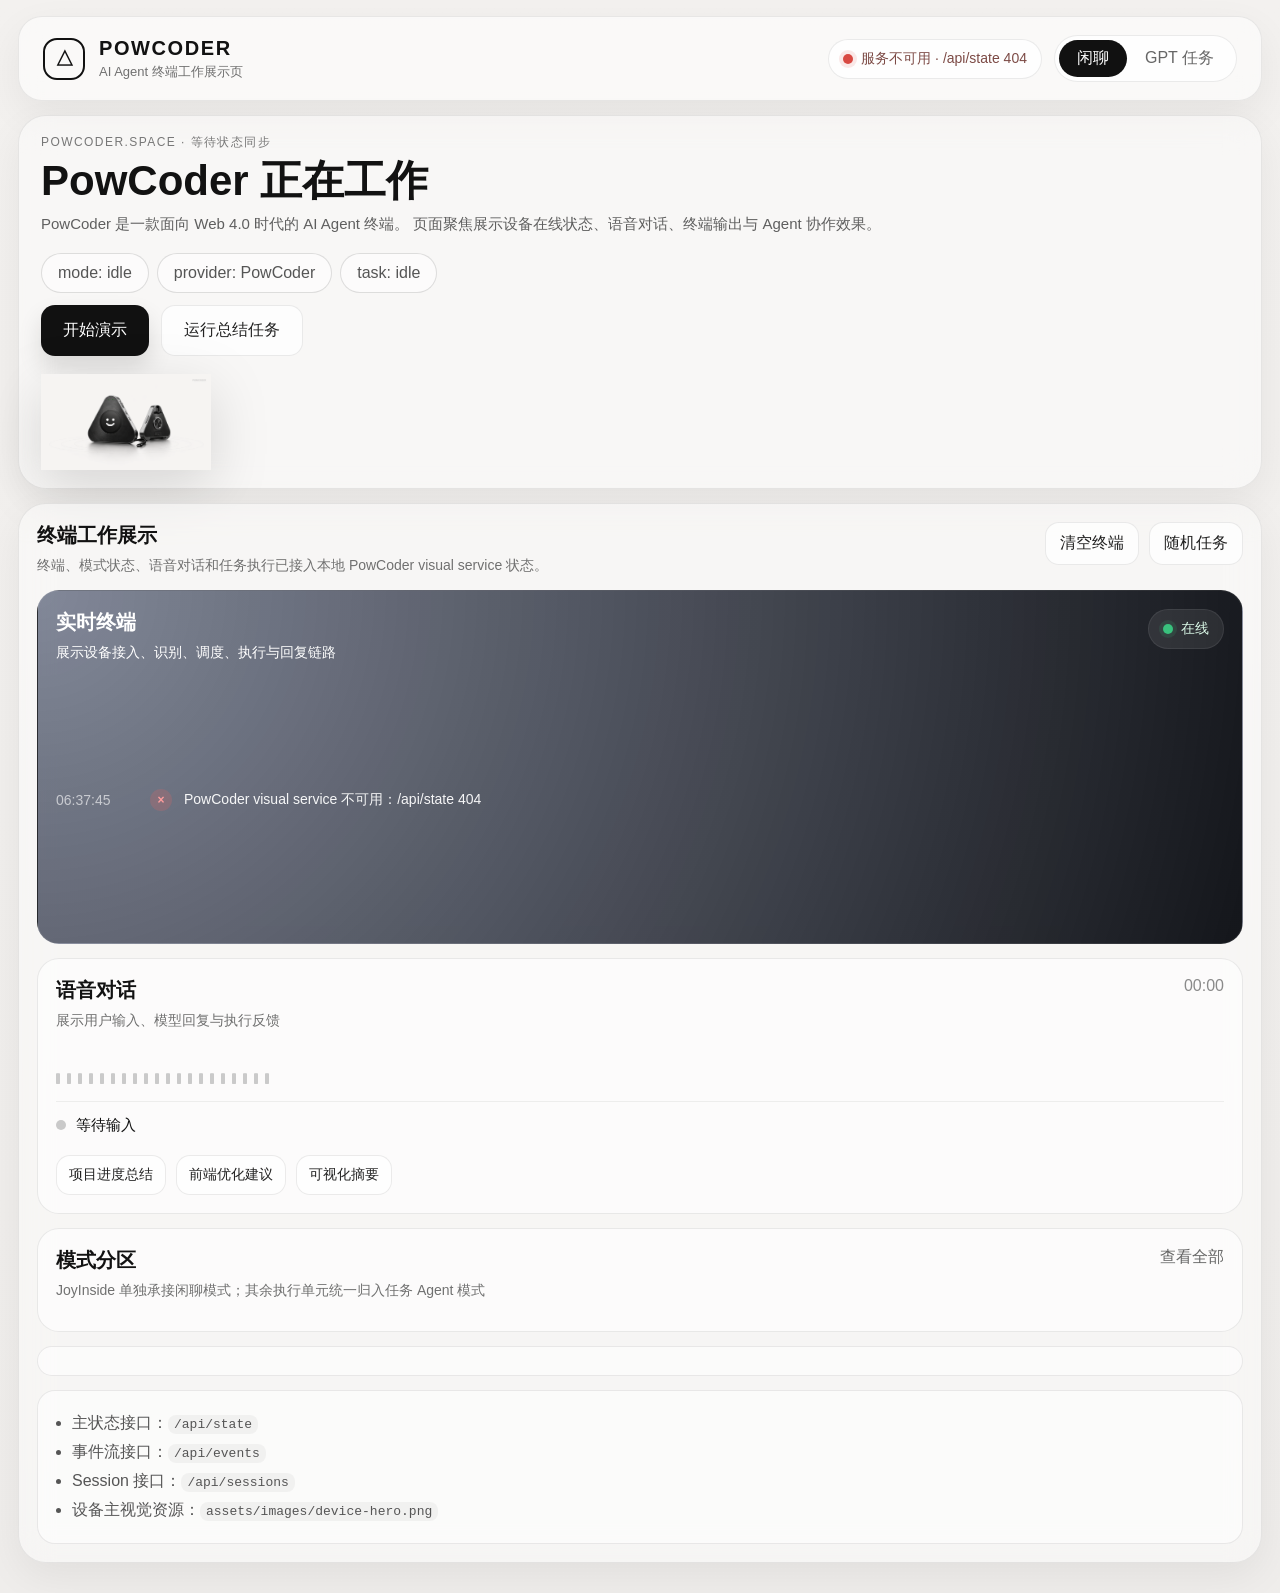
==== commit 558a850e: "Restore default task routing and dashboard state polish" ====
--- a/powcoder_dashboard/index.html
+++ b/powcoder_dashboard/index.html
@@ -22,21 +22,23 @@
           <span id="connectionText" role="status" aria-live="polite">离线</span>
         </div>
         <div class="mode-toggle" role="tablist" aria-label="mode toggle">
-          <button id="autoModeBtn" class="mode-btn active" type="button" data-mode-view="auto">auto</button>
-          <button id="manualModeBtn" class="mode-btn" type="button" data-mode-view="manual">manual</button>
+          <button id="autoModeBtn" class="mode-btn active" type="button" data-mode-view="chat">闲聊</button>
+          <button id="manualModeBtn" class="mode-btn" type="button" data-mode-view="task">GPT 任务</button>
         </div>
       </div>
     </header>
 
     <main>
-      <section class="hero-section panel soft-panel">
-        <div class="hero-copy">
+      <section class="hero-strip panel soft-panel">
+        <div class="hero-strip-main">
           <div class="eyebrow">powcoder.space · <span id="updatedText">等待状态同步</span></div>
-          <h1>灵感，不用等。<br>终端，正在<strong>工作</strong>。</h1>
+          <h1>PowCoder 正在工作</h1>
           <p id="heroDesc" class="hero-desc">
             PowCoder 是一款面向 Web 4.0 时代的 AI Agent 终端。
             页面聚焦展示设备在线状态、语音对话、终端输出与 Agent 协作效果。
           </p>
+        </div>
+        <div class="hero-strip-side">
           <div class="tag-row" aria-label="runtime tags">
             <span id="modeTag" class="tag">mode: idle</span>
             <span id="providerTag" class="tag">provider: PowCoder</span>
@@ -47,8 +49,8 @@
             <button id="runSummaryBtn" class="ghost-btn" type="button">运行总结任务</button>
           </div>
         </div>
-        <div class="hero-device-wrap">
-          <img src="./assets/images/device-hero.png" alt="PowCoder 设备" class="hero-device">
+        <div class="hero-strip-product" aria-hidden="true">
+          <img src="./assets/images/device-hero.png" alt="PowCoder 设备" class="hero-device-compact">
         </div>
       </section>
 
@@ -56,7 +58,7 @@
         <div class="section-head three-col-head">
           <div>
             <h2>终端工作展示</h2>
-            <p>终端、Agent、语音对话和工作链路已接入本地 PowCoder visual service 状态。</p>
+            <p>终端、模式状态、语音对话和任务执行已接入本地 PowCoder visual service 状态。</p>
           </div>
           <div class="quick-actions">
             <button class="small-btn" id="clearLogBtn" type="button">清空终端</button>
@@ -64,7 +66,7 @@
           </div>
         </div>
 
-        <div class="grid-3">
+        <div class="grid-2">
           <section class="card terminal-card dark-card">
             <div class="card-header">
               <div>
@@ -108,38 +110,20 @@
               <button class="preset-btn" type="button" data-command="切换到 Visual Service 并生成可视化摘要">可视化摘要</button>
             </div>
           </section>
-
-          <section class="card agents-card">
-            <div class="card-header">
-              <div>
-                <div class="card-title">当前 Agent</div>
-                <div class="card-sub">真实状态优先；未接入的角色保留原型交互</div>
-              </div>
-              <button id="focusActiveAgentBtn" class="link-btn" type="button">查看全部</button>
-            </div>
-            <div id="agentGrid" class="agent-grid"></div>
-          </section>
         </div>
 
-        <section class="workflow card workflow-card">
+        <section class="card agents-card mode-panel">
           <div class="card-header">
             <div>
-              <div class="card-title">工作链路</div>
-              <div class="card-sub">语音输入 → 本地服务 → dispatcher → Agent 执行 → 结果返回</div>
+              <div class="card-title">模式分区</div>
+              <div class="card-sub">JoyInside 单独承接闲聊模式；其余执行单元统一归入任务 Agent 模式</div>
             </div>
+            <button id="focusActiveAgentBtn" class="link-btn" type="button">查看全部</button>
           </div>
-          <div id="workflowSteps" class="workflow-steps"></div>
+          <div id="agentGrid" class="agent-grid"></div>
         </section>
-      </section>
 
-      <section class="resource-section panel soft-panel">
-        <div class="section-head">
-          <div>
-            <h2>Session 与状态数据</h2>
-            <p>左侧为最近对话与任务；右侧列出当前页面已经接入的本地接口。</p>
-          </div>
-        </div>
-        <div class="resource-grid">
+        <div class="resource-grid inline-resource-grid">
           <div id="sessionList" class="session-list"></div>
           <div class="resource-box">
             <ul>
--- a/powcoder_dashboard/styles.css
+++ b/powcoder_dashboard/styles.css
@@ -33,6 +33,25 @@
   background: linear-gradient(180deg, #f3f1ef 0%, #efedeb 100%);
   color: var(--text);
   text-rendering: optimizeLegibility;
+  transition: background 0.25s ease, color 0.25s ease;
+}
+
+body.is-working {
+  background:
+    linear-gradient(180deg, rgba(38, 88, 184, 0.18) 0%, rgba(25, 118, 98, 0.14) 46%, rgba(239, 241, 238, 0.98) 100%),
+    #eaf0f8;
+}
+
+body.is-chatting {
+  background:
+    linear-gradient(180deg, rgba(93, 137, 255, 0.12) 0%, rgba(244, 242, 240, 0.96) 100%),
+    #f4f2f0;
+}
+
+body.is-task-mode:not(.is-working) {
+  background:
+    linear-gradient(180deg, rgba(28, 132, 104, 0.12) 0%, rgba(244, 242, 240, 0.96) 100%),
+    #f2f3ef;
 }
 
 button {
@@ -48,11 +67,11 @@
 .page-shell {
   max-width: 1680px;
   margin: 0 auto;
-  padding: 22px;
+  padding: 16px 18px;
 }
 
 .panel {
-  margin-bottom: 18px;
+  margin-bottom: 14px;
 }
 
 .soft-panel {
@@ -61,6 +80,21 @@
   border: 1px solid var(--panel-border);
   box-shadow: var(--shadow);
   border-radius: var(--radius-xl);
+}
+
+body.is-working .soft-panel,
+body.is-working .topbar {
+  background: rgba(255, 255, 255, 0.76);
+  border-color: rgba(31, 111, 235, 0.2);
+  box-shadow: 0 22px 54px rgba(31, 76, 132, 0.13);
+}
+
+body.is-working .hero-strip {
+  box-shadow: inset 0 0 0 2px rgba(31, 111, 235, 0.18);
+}
+
+body.is-task-mode:not(.is-working) .hero-strip {
+  box-shadow: inset 0 0 0 2px rgba(28, 132, 104, 0.16);
 }
 
 .topbar {
@@ -74,7 +108,7 @@
   border: 1px solid var(--panel-border);
   border-radius: 24px;
   box-shadow: var(--shadow);
-  margin-bottom: 18px;
+  margin-bottom: 14px;
 }
 
 .brand-block {
@@ -138,7 +172,9 @@
 }
 
 .status-pill.working {
-  color: #273f83;
+  color: #193f85;
+  background: rgba(31, 111, 235, 0.12);
+  border-color: rgba(31, 111, 235, 0.2);
 }
 
 .status-pill .dot,
@@ -189,21 +225,44 @@
   color: #fff;
 }
 
-.hero-section {
-  display: grid;
-  grid-template-columns: 1.02fr 1fr;
+.hero-strip {
+  display: grid;
+  grid-template-columns: minmax(0, 1.35fr) minmax(320px, 0.86fr) 180px;
   gap: 18px;
-  padding: 28px;
-  align-items: center;
-  min-height: 430px;
+  padding: 18px 22px;
+  align-items: center;
+}
+
+.hero-strip-main {
+  min-width: 0;
+}
+
+.hero-strip-side {
+  display: grid;
+  gap: 12px;
+  justify-items: end;
+}
+
+.hero-strip-product {
+  display: flex;
+  align-items: center;
+  justify-content: flex-end;
+}
+
+.hero-device-compact {
+  width: 170px;
+  max-width: 100%;
+  max-height: 124px;
+  object-fit: contain;
+  filter: drop-shadow(0 16px 28px rgba(0, 0, 0, 0.14));
 }
 
 .eyebrow {
-  font-size: 14px;
+  font-size: 12px;
   letter-spacing: 0.12em;
   color: #777;
   text-transform: uppercase;
-  margin-bottom: 12px;
+  margin-bottom: 8px;
 }
 
 .hero-copy h1 {
@@ -213,24 +272,31 @@
   margin: 0 0 18px;
 }
 
+.hero-strip h1 {
+  font-size: clamp(28px, 3.3vw, 42px);
+  line-height: 1.05;
+  letter-spacing: 0;
+  margin: 0 0 10px;
+}
+
 .hero-copy h1 strong {
   color: var(--accent);
   font-weight: 800;
 }
 
 .hero-desc {
-  font-size: 22px;
-  line-height: 1.55;
+  font-size: 15px;
+  line-height: 1.45;
   color: #5f5f5f;
-  max-width: 720px;
-  margin: 0 0 20px;
+  max-width: 880px;
+  margin: 0;
 }
 
 .tag-row {
   display: flex;
   flex-wrap: wrap;
-  gap: 10px;
-  margin-bottom: 24px;
+  gap: 8px;
+  justify-content: flex-end;
 }
 
 .tag {
@@ -245,6 +311,10 @@
   display: flex;
   gap: 12px;
   flex-wrap: wrap;
+}
+
+.hero-strip-side .hero-actions {
+  justify-content: flex-end;
 }
 
 .primary-btn,
@@ -300,22 +370,8 @@
   white-space: nowrap;
 }
 
-.hero-device-wrap {
-  position: relative;
-  height: 100%;
-  display: flex;
-  align-items: center;
-  justify-content: center;
-}
-
-.hero-device {
-  width: min(100%, 780px);
-  object-fit: contain;
-  filter: drop-shadow(0 22px 40px rgba(0, 0, 0, 0.12));
-}
-
 .workspace-grid {
-  padding: 22px;
+  padding: 18px;
 }
 
 .section-head,
@@ -367,20 +423,24 @@
   color: white;
 }
 
-.grid-3 {
-  margin-top: 18px;
-  display: grid;
-  grid-template-columns: 1.2fr 0.9fr 1.15fr;
-  gap: 16px;
+.grid-2 {
+  margin-top: 14px;
+  display: grid;
+  grid-template-columns: 1.12fr 0.88fr;
+  gap: 14px;
   align-items: stretch;
 }
 
+.mode-panel {
+  margin-top: 14px;
+}
+
 .terminal-log {
-  margin-top: 16px;
-  display: grid;
-  gap: 10px;
-  min-height: 388px;
-  max-height: 388px;
+  margin-top: 12px;
+  display: grid;
+  gap: 8px;
+  min-height: 250px;
+  max-height: 250px;
   overflow: auto;
   padding-right: 4px;
 }
@@ -445,25 +505,28 @@
 }
 
 .wave-wrap {
-  padding: 18px 0 12px;
+  padding: 12px 0 10px;
   border-bottom: 1px solid rgba(0, 0, 0, 0.06);
-  margin-bottom: 12px;
+  margin-bottom: 10px;
 }
 
 .wave-bars {
   display: flex;
   align-items: center;
-  gap: 8px;
-  min-height: 74px;
+  gap: 7px;
+  min-height: 48px;
 }
 
 .wave-bars span {
   width: 4px;
   background: #cacaca;
   border-radius: 999px;
-  height: 16px;
+  height: 34px;
   animation: wave 1.4s ease-in-out infinite;
   animation-play-state: paused;
+  transform-origin: center bottom;
+  transform: scaleY(0.32);
+  will-change: transform, opacity;
 }
 
 .voice-card.is-speaking .wave-bars span {
@@ -486,11 +549,11 @@
 @keyframes wave {
   0%,
   100% {
-    height: 16px;
+    transform: scaleY(0.32);
     opacity: 0.55;
   }
   50% {
-    height: 56px;
+    transform: scaleY(1);
     opacity: 1;
   }
 }
@@ -499,8 +562,8 @@
   display: flex;
   align-items: center;
   gap: 10px;
-  font-size: 16px;
-  margin: 4px 0 14px;
+  font-size: 15px;
+  margin: 4px 0 10px;
 }
 
 .record-dot {
@@ -550,8 +613,10 @@
 
 .chat-list {
   display: grid;
-  gap: 12px;
-  margin-bottom: 14px;
+  gap: 10px;
+  margin-bottom: 10px;
+  max-height: 232px;
+  overflow: auto;
 }
 
 .chat-item {
@@ -560,18 +625,18 @@
   align-items: center;
   background: rgba(247, 247, 247, 0.9);
   border-radius: 22px;
-  padding: 12px 14px;
+  padding: 10px 12px;
 }
 
 .chat-avatar {
-  width: 48px;
-  height: 48px;
+  width: 40px;
+  height: 40px;
   border-radius: 50%;
   background: #efefef;
   display: grid;
   place-items: center;
-  font-size: 24px;
-  flex: 0 0 48px;
+  font-size: 20px;
+  flex: 0 0 40px;
 }
 
 .chat-avatar.agent {
@@ -581,8 +646,8 @@
 
 .chat-text {
   flex: 1;
-  font-size: 16px;
-  line-height: 1.45;
+  font-size: 14px;
+  line-height: 1.4;
   overflow-wrap: anywhere;
 }
 
@@ -600,20 +665,111 @@
 }
 
 .agent-grid {
-  margin-top: 14px;
-  display: grid;
-  grid-template-columns: repeat(2, minmax(0, 1fr));
+  margin-top: 12px;
+  display: grid;
+  grid-template-columns: minmax(230px, 0.82fr) minmax(0, 1.18fr);
   gap: 12px;
+  align-items: stretch;
+}
+
+.agent-mode-column {
+  display: flex;
+  flex-direction: column;
+  gap: 12px;
+  min-width: 0;
+  min-height: 100%;
+  border: 1px solid rgba(0, 0, 0, 0.08);
+  border-radius: 20px;
+  padding: 14px;
+  background: rgba(255, 255, 255, 0.44);
+  transition: background 0.18s ease, border-color 0.18s ease, box-shadow 0.18s ease;
+}
+
+.agent-mode-column.is-active {
+  border-color: rgba(31, 111, 235, 0.28);
+  box-shadow: inset 0 0 0 1px rgba(31, 111, 235, 0.14);
+}
+
+.agent-mode-column.is-current {
+  border-color: rgba(23, 23, 23, 0.16);
+  box-shadow: inset 0 0 0 1px rgba(23, 23, 23, 0.08);
+}
+
+.chat-mode.is-active {
+  background: linear-gradient(180deg, rgba(56, 103, 255, 0.12), rgba(255, 255, 255, 0.68));
+}
+
+.chat-mode.is-current:not(.is-active) {
+  background: linear-gradient(180deg, rgba(56, 103, 255, 0.08), rgba(255, 255, 255, 0.68));
+}
+
+.task-mode.is-active {
+  background: linear-gradient(180deg, rgba(25, 118, 98, 0.13), rgba(255, 255, 255, 0.68));
+}
+
+.task-mode.is-current:not(.is-active) {
+  background: linear-gradient(180deg, rgba(25, 118, 98, 0.09), rgba(255, 255, 255, 0.68));
+}
+
+.agent-mode-head {
+  display: flex;
+  justify-content: space-between;
+  gap: 12px;
+  align-items: flex-start;
+}
+
+.agent-mode-head h3 {
+  margin: 2px 0 0;
+  font-size: 17px;
+}
+
+.agent-mode-kicker {
+  color: #7c7c7c;
+  font-size: 11px;
+  font-weight: 760;
+  letter-spacing: 0.08em;
+  text-transform: uppercase;
+}
+
+.mode-state {
+  flex: 0 0 auto;
+  border-radius: 999px;
+  padding: 5px 10px;
+  background: rgba(0, 0, 0, 0.06);
+  color: #555;
+  font-size: 12px;
+  font-weight: 700;
+}
+
+.agent-mode-column.is-active .mode-state {
+  background: rgba(31, 111, 235, 0.14);
+  color: #164c9b;
+}
+
+.agent-mode-column.is-current:not(.is-active) .mode-state {
+  background: rgba(17, 17, 17, 0.08);
+  color: #222;
+}
+
+.agent-stack {
+  display: grid;
+  gap: 10px;
+}
+
+.task-stack {
+  grid-template-columns: repeat(3, minmax(0, 1fr));
 }
 
 .agent-card {
+  position: relative;
   border: 1px solid rgba(0, 0, 0, 0.09);
   border-radius: 20px;
   padding: 18px;
   background: rgba(255, 255, 255, 0.7);
-  transition: transform 0.15s ease, border-color 0.15s ease, box-shadow 0.15s ease;
+  transition: transform 0.15s ease, border-color 0.15s ease, box-shadow 0.15s ease, background 0.15s ease, opacity 0.15s ease;
   text-align: left;
-  min-height: 160px;
+  min-height: 124px;
+  overflow: hidden;
 }
 
 .agent-card:hover {
@@ -622,13 +778,53 @@
 }
 
 .agent-card.active {
-  border-color: rgba(41, 165, 108, 0.45);
-  box-shadow: inset 0 0 0 1px rgba(41, 165, 108, 0.28);
+  color: #fff;
+  background: linear-gradient(135deg, #143a78 0%, #1f6feb 52%, #16825f 100%);
+  border-color: rgba(31, 111, 235, 0.95);
+  box-shadow: 0 24px 54px rgba(31, 76, 132, 0.34), inset 0 0 0 1px rgba(255, 255, 255, 0.22);
+  transform: translateY(-3px);
+}
+
+.agent-grid.has-active .task-mode.is-active .agent-card:not(.active):not(.failed),
+.agent-grid.has-active .chat-mode.is-active .agent-card:not(.active):not(.failed) {
+  opacity: 0.48;
+  background: rgba(255, 255, 255, 0.48);
+}
+
+.agent-grid.has-active .agent-card:not(.active):not(.failed):hover {
+  opacity: 1;
+}
+
+.agent-card.active::after {
+  content: "";
+  position: absolute;
+  inset: auto 16px 14px 16px;
+  height: 5px;
+  border-radius: 999px;
+  background: linear-gradient(90deg, #ffffff, rgba(124, 255, 177, 0));
+}
+
+.agent-card.active::before {
+  content: "";
+  position: absolute;
+  right: 14px;
+  top: 14px;
+  width: 11px;
+  height: 11px;
+  border-radius: 50%;
+  background: #7cffb1;
+  box-shadow: 0 0 0 6px rgba(124, 255, 177, 0.16);
+  animation: agentPulse 1.4s ease-in-out infinite;
 }
 
 .agent-card.failed {
   border-color: rgba(216, 73, 66, 0.35);
   box-shadow: inset 0 0 0 1px rgba(216, 73, 66, 0.18);
+}
+
+.agent-card.failed.active {
+  background: linear-gradient(135deg, #1f1010 0%, #3a1715 100%);
+  border-color: rgba(216, 73, 66, 0.8);
 }
 
 .agent-card-head {
@@ -666,8 +862,10 @@
 }
 
 .agent-card.active .agent-chip {
-  background: rgba(41, 165, 108, 0.12);
-  color: #1d7e53;
+  background: rgba(255, 255, 255, 0.18);
+  color: #fff;
+  box-shadow: inset 0 0 0 1px rgba(255, 255, 255, 0.34);
+  font-weight: 750;
 }
 
 .agent-card.failed .agent-chip {
@@ -682,86 +880,41 @@
   overflow-wrap: anywhere;
 }
 
-.workflow-card {
-  margin-top: 16px;
-}
-
-.workflow-steps {
-  margin-top: 16px;
-  display: grid;
-  grid-template-columns: repeat(5, 1fr);
-  gap: 18px;
-  align-items: center;
-}
-
-.workflow-step {
-  display: flex;
-  align-items: center;
-  gap: 14px;
-  position: relative;
-}
-
-.workflow-step:not(:last-child)::after {
-  content: "→";
-  position: absolute;
-  right: -16px;
-  top: 50%;
-  transform: translateY(-50%);
-  color: #888;
-  font-size: 24px;
-}
-
-.step-icon {
-  width: 58px;
-  height: 58px;
-  border-radius: 50%;
-  background: rgba(255, 255, 255, 0.85);
-  border: 1px solid rgba(0, 0, 0, 0.08);
-  display: grid;
-  place-items: center;
-  font-size: 26px;
-  flex: 0 0 auto;
-}
-
-.workflow-step.active .step-icon {
-  background: #111;
+.agent-card.active .agent-icon {
+  box-shadow: 0 0 0 3px rgba(255, 255, 255, 0.2);
+}
+
+.agent-card.active .agent-meta h3,
+.agent-card.active .agent-desc {
   color: #fff;
 }
 
-.workflow-step.done .step-icon {
-  background: rgba(41, 165, 108, 0.12);
-  color: #1d7e53;
-  border-color: rgba(41, 165, 108, 0.2);
-}
-
-.workflow-step.failed .step-icon {
-  background: rgba(216, 73, 66, 0.12);
-  color: #9c312c;
-  border-color: rgba(216, 73, 66, 0.2);
-}
-
-.step-title {
-  font-size: 16px;
-  font-weight: 600;
-}
-
-.step-desc {
-  font-size: 13px;
-  color: #777;
-  margin-top: 4px;
-  line-height: 1.35;
-}
-
-.resource-section {
-  padding: 22px;
+.agent-card.active .agent-desc {
+  opacity: 0.82;
+}
+
+@keyframes agentPulse {
+  0%,
+  100% {
+    transform: scale(1);
+    opacity: 1;
+  }
+  50% {
+    transform: scale(0.72);
+    opacity: 0.72;
+  }
 }
 
 .resource-grid {
   margin-top: 14px;
   display: grid;
   grid-template-columns: 1.15fr 0.85fr;
-  gap: 16px;
+  gap: 14px;
   align-items: start;
+}
+
+.inline-resource-grid {
+  margin-top: 14px;
 }
 
 .resource-box,
@@ -769,7 +922,7 @@
   background: rgba(255, 255, 255, 0.56);
   border: 1px solid rgba(0, 0, 0, 0.08);
   border-radius: 18px;
-  padding: 18px;
+  padding: 14px;
 }
 
 .resource-box ul {
@@ -790,7 +943,9 @@
 
 .session-list {
   display: grid;
-  gap: 10px;
+  gap: 8px;
+  max-height: 200px;
+  overflow: auto;
 }
 
 .session-item {
@@ -850,18 +1005,30 @@
 }
 
 @media (max-width: 1280px) {
-  .hero-section,
-  .grid-3,
+  .hero-strip,
+  .grid-2,
   .resource-grid {
     grid-template-columns: 1fr;
   }
 
-  .workflow-steps {
-    grid-template-columns: repeat(2, 1fr);
-  }
-
-  .workflow-step:not(:last-child)::after {
-    display: none;
+  .task-stack {
+    grid-template-columns: repeat(2, minmax(0, 1fr));
+  }
+
+  .hero-strip-side {
+    justify-items: start;
+  }
+
+  .hero-strip-product {
+    justify-content: flex-start;
+  }
+
+  .tag-row {
+    justify-content: flex-start;
+  }
+
+  .hero-strip-side .hero-actions {
+    justify-content: flex-start;
   }
 }
 
@@ -871,9 +1038,10 @@
   }
 
   .topbar,
-  .hero-section,
+  .hero-strip,
   .workspace-grid,
-  .resource-section {
+  .resource-box,
+  .session-list {
     padding: 16px;
   }
 
@@ -889,8 +1057,8 @@
     justify-content: flex-start;
   }
 
-  .workflow-steps,
-  .agent-grid {
+  .agent-grid,
+  .task-stack {
     grid-template-columns: 1fr;
   }
 
